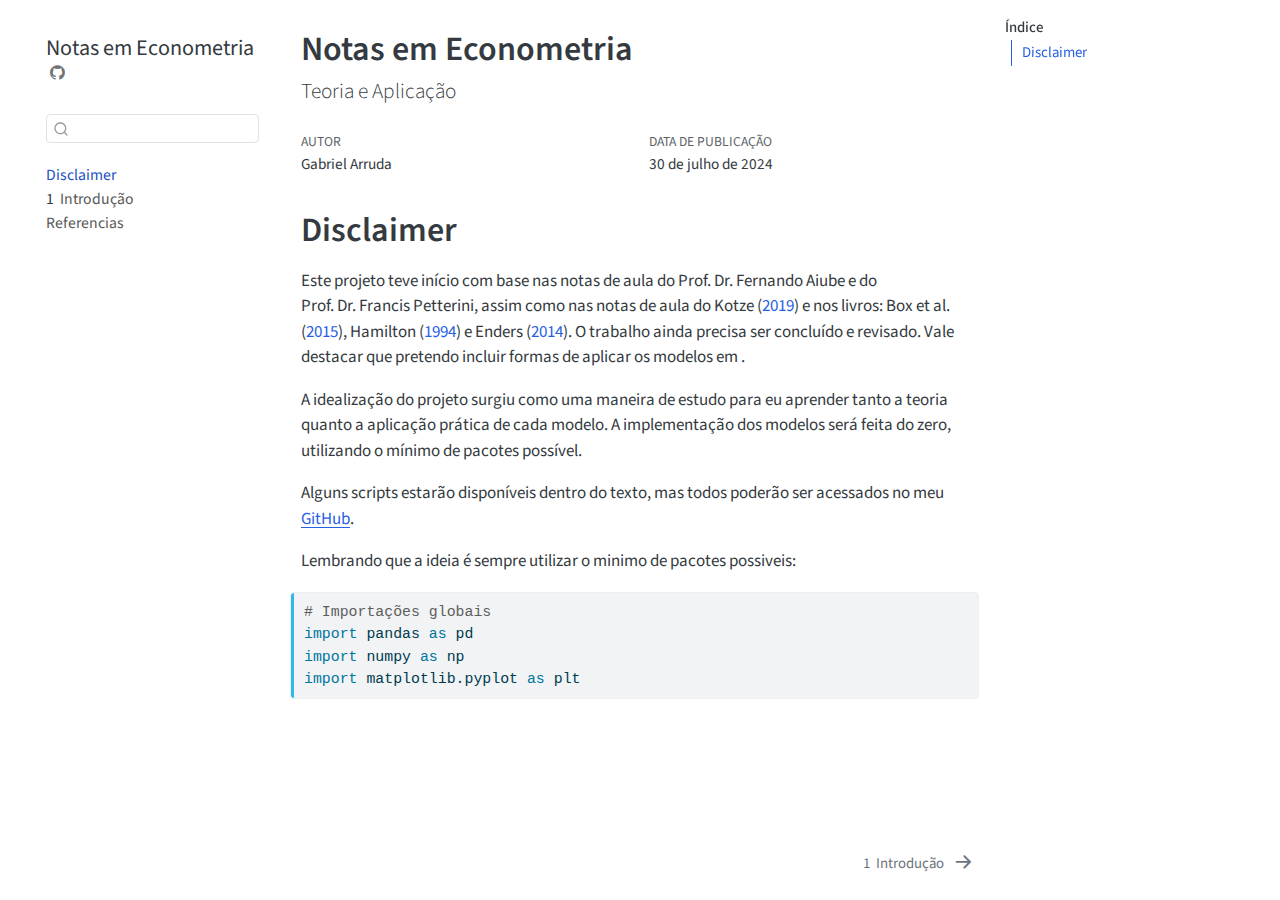
==== _book/index.html @ 6eadd2f3 "first commit" ====
<!DOCTYPE html>
<html xmlns="http://www.w3.org/1999/xhtml" lang="pt" xml:lang="pt"><head>

<meta charset="utf-8">
<meta name="generator" content="quarto-1.5.55">

<meta name="viewport" content="width=device-width, initial-scale=1.0, user-scalable=yes">

<meta name="author" content="Gabriel Arruda">

<title>Notas em Econometria</title>
<style>
code{white-space: pre-wrap;}
span.smallcaps{font-variant: small-caps;}
div.columns{display: flex; gap: min(4vw, 1.5em);}
div.column{flex: auto; overflow-x: auto;}
div.hanging-indent{margin-left: 1.5em; text-indent: -1.5em;}
ul.task-list{list-style: none;}
ul.task-list li input[type="checkbox"] {
  width: 0.8em;
  margin: 0 0.8em 0.2em -1em; /* quarto-specific, see https://github.com/quarto-dev/quarto-cli/issues/4556 */ 
  vertical-align: middle;
}
/* CSS for syntax highlighting */
pre > code.sourceCode { white-space: pre; position: relative; }
pre > code.sourceCode > span { line-height: 1.25; }
pre > code.sourceCode > span:empty { height: 1.2em; }
.sourceCode { overflow: visible; }
code.sourceCode > span { color: inherit; text-decoration: inherit; }
div.sourceCode { margin: 1em 0; }
pre.sourceCode { margin: 0; }
@media screen {
div.sourceCode { overflow: auto; }
}
@media print {
pre > code.sourceCode { white-space: pre-wrap; }
pre > code.sourceCode > span { display: inline-block; text-indent: -5em; padding-left: 5em; }
}
pre.numberSource code
  { counter-reset: source-line 0; }
pre.numberSource code > span
  { position: relative; left: -4em; counter-increment: source-line; }
pre.numberSource code > span > a:first-child::before
  { content: counter(source-line);
    position: relative; left: -1em; text-align: right; vertical-align: baseline;
    border: none; display: inline-block;
    -webkit-touch-callout: none; -webkit-user-select: none;
    -khtml-user-select: none; -moz-user-select: none;
    -ms-user-select: none; user-select: none;
    padding: 0 4px; width: 4em;
  }
pre.numberSource { margin-left: 3em;  padding-left: 4px; }
div.sourceCode
  {   }
@media screen {
pre > code.sourceCode > span > a:first-child::before { text-decoration: underline; }
}
/* CSS for citations */
div.csl-bib-body { }
div.csl-entry {
  clear: both;
  margin-bottom: 0em;
}
.hanging-indent div.csl-entry {
  margin-left:2em;
  text-indent:-2em;
}
div.csl-left-margin {
  min-width:2em;
  float:left;
}
div.csl-right-inline {
  margin-left:2em;
  padding-left:1em;
}
div.csl-indent {
  margin-left: 2em;
}</style>


<script src="site_libs/quarto-nav/quarto-nav.js"></script>
<script src="site_libs/quarto-nav/headroom.min.js"></script>
<script src="site_libs/clipboard/clipboard.min.js"></script>
<script src="site_libs/quarto-search/autocomplete.umd.js"></script>
<script src="site_libs/quarto-search/fuse.min.js"></script>
<script src="site_libs/quarto-search/quarto-search.js"></script>
<meta name="quarto:offset" content="./">
<link href="./intro.html" rel="next">
<script src="site_libs/quarto-html/quarto.js"></script>
<script src="site_libs/quarto-html/popper.min.js"></script>
<script src="site_libs/quarto-html/tippy.umd.min.js"></script>
<script src="site_libs/quarto-html/anchor.min.js"></script>
<link href="site_libs/quarto-html/tippy.css" rel="stylesheet">
<link href="site_libs/quarto-html/quarto-syntax-highlighting.css" rel="stylesheet" id="quarto-text-highlighting-styles">
<script src="site_libs/bootstrap/bootstrap.min.js"></script>
<link href="site_libs/bootstrap/bootstrap-icons.css" rel="stylesheet">
<link href="site_libs/bootstrap/bootstrap.min.css" rel="stylesheet" id="quarto-bootstrap" data-mode="light">
<script id="quarto-search-options" type="application/json">{
  "location": "sidebar",
  "copy-button": false,
  "collapse-after": 3,
  "panel-placement": "start",
  "type": "textbox",
  "limit": 50,
  "keyboard-shortcut": [
    "f",
    "/",
    "s"
  ],
  "show-item-context": false,
  "language": {
    "search-no-results-text": "Nenhum resultado",
    "search-matching-documents-text": "documentos correspondentes",
    "search-copy-link-title": "Copiar link para a busca",
    "search-hide-matches-text": "Esconder correspondências adicionais",
    "search-more-match-text": "mais correspondência neste documento",
    "search-more-matches-text": "mais correspondências neste documento",
    "search-clear-button-title": "Limpar",
    "search-text-placeholder": "",
    "search-detached-cancel-button-title": "Cancelar",
    "search-submit-button-title": "Enviar",
    "search-label": "Procurar"
  }
}</script>


<link rel="stylesheet" href="styles.css">
</head>

<body class="nav-sidebar floating">

<div id="quarto-search-results"></div>
  <header id="quarto-header" class="headroom fixed-top">
  <nav class="quarto-secondary-nav">
    <div class="container-fluid d-flex">
      <button type="button" class="quarto-btn-toggle btn" data-bs-toggle="collapse" role="button" data-bs-target=".quarto-sidebar-collapse-item" aria-controls="quarto-sidebar" aria-expanded="false" aria-label="Alternar barra lateral" onclick="if (window.quartoToggleHeadroom) { window.quartoToggleHeadroom(); }">
        <i class="bi bi-layout-text-sidebar-reverse"></i>
      </button>
        <nav class="quarto-page-breadcrumbs" aria-label="breadcrumb"><ol class="breadcrumb"><li class="breadcrumb-item"><a href="./index.html">Disclaimer</a></li></ol></nav>
        <a class="flex-grow-1" role="navigation" data-bs-toggle="collapse" data-bs-target=".quarto-sidebar-collapse-item" aria-controls="quarto-sidebar" aria-expanded="false" aria-label="Alternar barra lateral" onclick="if (window.quartoToggleHeadroom) { window.quartoToggleHeadroom(); }">      
        </a>
      <button type="button" class="btn quarto-search-button" aria-label="Procurar" onclick="window.quartoOpenSearch();">
        <i class="bi bi-search"></i>
      </button>
    </div>
  </nav>
</header>
<!-- content -->
<div id="quarto-content" class="quarto-container page-columns page-rows-contents page-layout-article">
<!-- sidebar -->
  <nav id="quarto-sidebar" class="sidebar collapse collapse-horizontal quarto-sidebar-collapse-item sidebar-navigation floating overflow-auto">
    <div class="pt-lg-2 mt-2 text-left sidebar-header">
    <div class="sidebar-title mb-0 py-0">
      <a href="./">Notas em Econometria</a> 
        <div class="sidebar-tools-main">
    <a href="https://github.com/g-arruda" title="Source Code" class="quarto-navigation-tool px-1" aria-label="Source Code"><i class="bi bi-github"></i></a>
</div>
    </div>
      </div>
        <div class="mt-2 flex-shrink-0 align-items-center">
        <div class="sidebar-search">
        <div id="quarto-search" class="" title="Procurar"></div>
        </div>
        </div>
    <div class="sidebar-menu-container"> 
    <ul class="list-unstyled mt-1">
        <li class="sidebar-item">
  <div class="sidebar-item-container"> 
  <a href="./index.html" class="sidebar-item-text sidebar-link active">
 <span class="menu-text">Disclaimer</span></a>
  </div>
</li>
        <li class="sidebar-item">
  <div class="sidebar-item-container"> 
  <a href="./intro.html" class="sidebar-item-text sidebar-link">
 <span class="menu-text"><span class="chapter-number">1</span>&nbsp; <span class="chapter-title">Introdução</span></span></a>
  </div>
</li>
        <li class="sidebar-item">
  <div class="sidebar-item-container"> 
  <a href="./references.html" class="sidebar-item-text sidebar-link">
 <span class="menu-text">Referencias</span></a>
  </div>
</li>
    </ul>
    </div>
</nav>
<div id="quarto-sidebar-glass" class="quarto-sidebar-collapse-item" data-bs-toggle="collapse" data-bs-target=".quarto-sidebar-collapse-item"></div>
<!-- margin-sidebar -->
    <div id="quarto-margin-sidebar" class="sidebar margin-sidebar">
        <nav id="TOC" role="doc-toc" class="toc-active">
    <h2 id="toc-title">Índice</h2>
   
  <ul>
  <li><a href="#disclaimer" id="toc-disclaimer" class="nav-link active" data-scroll-target="#disclaimer">Disclaimer</a></li>
  </ul>
</nav>
    </div>
<!-- main -->
<main class="content" id="quarto-document-content">

<header id="title-block-header" class="quarto-title-block default">
<div class="quarto-title">
<h1 class="title">Notas em Econometria</h1>
<p class="subtitle lead">Teoria e Aplicação</p>
</div>



<div class="quarto-title-meta">

    <div>
    <div class="quarto-title-meta-heading">Autor</div>
    <div class="quarto-title-meta-contents">
             <p>Gabriel Arruda </p>
          </div>
  </div>
    
    <div>
    <div class="quarto-title-meta-heading">Data de Publicação</div>
    <div class="quarto-title-meta-contents">
      <p class="date">30 de julho de 2024</p>
    </div>
  </div>
  
    
  </div>
  


</header>


<section id="disclaimer" class="level1 unnumbered">
<h1 class="unnumbered">Disclaimer</h1>
<p>Este projeto teve início com base nas notas de aula do Prof.&nbsp;Dr.&nbsp;Fernando Aiube e do Prof.&nbsp;Dr.&nbsp;Francis Petterini, assim como nas notas de aula do <span class="citation" data-cites="kevinkotze">Kotze (<a href="references.html#ref-kevinkotze" role="doc-biblioref">2019</a>)</span> e nos livros: <span class="citation" data-cites="box2015time">Box et al. (<a href="references.html#ref-box2015time" role="doc-biblioref">2015</a>)</span>, <span class="citation" data-cites="hamilton2020time">Hamilton (<a href="references.html#ref-hamilton2020time" role="doc-biblioref">1994</a>)</span> e <span class="citation" data-cites="enders2014applied">Enders (<a href="references.html#ref-enders2014applied" role="doc-biblioref">2014</a>)</span>. O trabalho ainda precisa ser concluído e revisado. Vale destacar que pretendo incluir formas de aplicar os modelos em .</p>
<p>A idealização do projeto surgiu como uma maneira de estudo para eu aprender tanto a teoria quanto a aplicação prática de cada modelo. A implementação dos modelos será feita do zero, utilizando o mínimo de pacotes possível.</p>
<p>Alguns scripts estarão disponíveis dentro do texto, mas todos poderão ser acessados no meu <a href="https://github.com/g-arruda">GitHub</a>.</p>
<p>Lembrando que a ideia é sempre utilizar o minimo de pacotes possiveis:</p>
<div id="f257dbef" class="cell" data-execution_count="1">
<div class="sourceCode cell-code" id="cb1"><pre class="sourceCode python code-with-copy"><code class="sourceCode python"><span id="cb1-1"><a href="#cb1-1" aria-hidden="true" tabindex="-1"></a><span class="co"># Importações globais</span></span>
<span id="cb1-2"><a href="#cb1-2" aria-hidden="true" tabindex="-1"></a><span class="im">import</span> pandas <span class="im">as</span> pd</span>
<span id="cb1-3"><a href="#cb1-3" aria-hidden="true" tabindex="-1"></a><span class="im">import</span> numpy <span class="im">as</span> np</span>
<span id="cb1-4"><a href="#cb1-4" aria-hidden="true" tabindex="-1"></a><span class="im">import</span> matplotlib.pyplot <span class="im">as</span> plt</span></code><button title="Copiar para a área de transferência" class="code-copy-button"><i class="bi"></i></button></pre></div>
</div>


<div id="refs" class="references csl-bib-body hanging-indent" data-entry-spacing="0" role="list" style="display: none">
<div id="ref-box2015time" class="csl-entry" role="listitem">
Box, George EP, Gwilym M Jenkins, Gregory C Reinsel, e Greta M Ljung. 2015. <em>Time series analysis: forecasting and control</em>. John Wiley &amp; Sons.
</div>
<div id="ref-enders2014applied" class="csl-entry" role="listitem">
Enders, W. 2014. <em>Applied Econometric Times Series</em>. Wiley Series em Probability e Statistics. Wiley. <a href="https://books.google.com.br/books?id=lmr9oQEACAAJ">https://books.google.com.br/books?id=lmr9oQEACAAJ</a>.
</div>
<div id="ref-hamilton2020time" class="csl-entry" role="listitem">
Hamilton, James Douglas. 1994. <em>Time series analysis</em>. Princeton university press.
</div>
<div id="ref-kevinkotze" class="csl-entry" role="listitem">
Kotze, Kevin. 2019. <span>«Time Series Analusis»</span>. 2019. <a href="https://www.economodel.com/time-series-analysis-2019">https://www.economodel.com/time-series-analysis-2019</a>.
</div>
</div>
</section>

</main> <!-- /main -->
<script id="quarto-html-after-body" type="application/javascript">
window.document.addEventListener("DOMContentLoaded", function (event) {
  const toggleBodyColorMode = (bsSheetEl) => {
    const mode = bsSheetEl.getAttribute("data-mode");
    const bodyEl = window.document.querySelector("body");
    if (mode === "dark") {
      bodyEl.classList.add("quarto-dark");
      bodyEl.classList.remove("quarto-light");
    } else {
      bodyEl.classList.add("quarto-light");
      bodyEl.classList.remove("quarto-dark");
    }
  }
  const toggleBodyColorPrimary = () => {
    const bsSheetEl = window.document.querySelector("link#quarto-bootstrap");
    if (bsSheetEl) {
      toggleBodyColorMode(bsSheetEl);
    }
  }
  toggleBodyColorPrimary();  
  const icon = "";
  const anchorJS = new window.AnchorJS();
  anchorJS.options = {
    placement: 'right',
    icon: icon
  };
  anchorJS.add('.anchored');
  const isCodeAnnotation = (el) => {
    for (const clz of el.classList) {
      if (clz.startsWith('code-annotation-')) {                     
        return true;
      }
    }
    return false;
  }
  const onCopySuccess = function(e) {
    // button target
    const button = e.trigger;
    // don't keep focus
    button.blur();
    // flash "checked"
    button.classList.add('code-copy-button-checked');
    var currentTitle = button.getAttribute("title");
    button.setAttribute("title", "Copiada");
    let tooltip;
    if (window.bootstrap) {
      button.setAttribute("data-bs-toggle", "tooltip");
      button.setAttribute("data-bs-placement", "left");
      button.setAttribute("data-bs-title", "Copiada");
      tooltip = new bootstrap.Tooltip(button, 
        { trigger: "manual", 
          customClass: "code-copy-button-tooltip",
          offset: [0, -8]});
      tooltip.show();    
    }
    setTimeout(function() {
      if (tooltip) {
        tooltip.hide();
        button.removeAttribute("data-bs-title");
        button.removeAttribute("data-bs-toggle");
        button.removeAttribute("data-bs-placement");
      }
      button.setAttribute("title", currentTitle);
      button.classList.remove('code-copy-button-checked');
    }, 1000);
    // clear code selection
    e.clearSelection();
  }
  const getTextToCopy = function(trigger) {
      const codeEl = trigger.previousElementSibling.cloneNode(true);
      for (const childEl of codeEl.children) {
        if (isCodeAnnotation(childEl)) {
          childEl.remove();
        }
      }
      return codeEl.innerText;
  }
  const clipboard = new window.ClipboardJS('.code-copy-button:not([data-in-quarto-modal])', {
    text: getTextToCopy
  });
  clipboard.on('success', onCopySuccess);
  if (window.document.getElementById('quarto-embedded-source-code-modal')) {
    // For code content inside modals, clipBoardJS needs to be initialized with a container option
    // TODO: Check when it could be a function (https://github.com/zenorocha/clipboard.js/issues/860)
    const clipboardModal = new window.ClipboardJS('.code-copy-button[data-in-quarto-modal]', {
      text: getTextToCopy,
      container: window.document.getElementById('quarto-embedded-source-code-modal')
    });
    clipboardModal.on('success', onCopySuccess);
  }
    var localhostRegex = new RegExp(/^(?:http|https):\/\/localhost\:?[0-9]*\//);
    var mailtoRegex = new RegExp(/^mailto:/);
      var filterRegex = new RegExp('/' + window.location.host + '/');
    var isInternal = (href) => {
        return filterRegex.test(href) || localhostRegex.test(href) || mailtoRegex.test(href);
    }
    // Inspect non-navigation links and adorn them if external
 	var links = window.document.querySelectorAll('a[href]:not(.nav-link):not(.navbar-brand):not(.toc-action):not(.sidebar-link):not(.sidebar-item-toggle):not(.pagination-link):not(.no-external):not([aria-hidden]):not(.dropdown-item):not(.quarto-navigation-tool):not(.about-link)');
    for (var i=0; i<links.length; i++) {
      const link = links[i];
      if (!isInternal(link.href)) {
        // undo the damage that might have been done by quarto-nav.js in the case of
        // links that we want to consider external
        if (link.dataset.originalHref !== undefined) {
          link.href = link.dataset.originalHref;
        }
      }
    }
  function tippyHover(el, contentFn, onTriggerFn, onUntriggerFn) {
    const config = {
      allowHTML: true,
      maxWidth: 500,
      delay: 100,
      arrow: false,
      appendTo: function(el) {
          return el.parentElement;
      },
      interactive: true,
      interactiveBorder: 10,
      theme: 'quarto',
      placement: 'bottom-start',
    };
    if (contentFn) {
      config.content = contentFn;
    }
    if (onTriggerFn) {
      config.onTrigger = onTriggerFn;
    }
    if (onUntriggerFn) {
      config.onUntrigger = onUntriggerFn;
    }
    window.tippy(el, config); 
  }
  const noterefs = window.document.querySelectorAll('a[role="doc-noteref"]');
  for (var i=0; i<noterefs.length; i++) {
    const ref = noterefs[i];
    tippyHover(ref, function() {
      // use id or data attribute instead here
      let href = ref.getAttribute('data-footnote-href') || ref.getAttribute('href');
      try { href = new URL(href).hash; } catch {}
      const id = href.replace(/^#\/?/, "");
      const note = window.document.getElementById(id);
      if (note) {
        return note.innerHTML;
      } else {
        return "";
      }
    });
  }
  const xrefs = window.document.querySelectorAll('a.quarto-xref');
  const processXRef = (id, note) => {
    // Strip column container classes
    const stripColumnClz = (el) => {
      el.classList.remove("page-full", "page-columns");
      if (el.children) {
        for (const child of el.children) {
          stripColumnClz(child);
        }
      }
    }
    stripColumnClz(note)
    if (id === null || id.startsWith('sec-')) {
      // Special case sections, only their first couple elements
      const container = document.createElement("div");
      if (note.children && note.children.length > 2) {
        container.appendChild(note.children[0].cloneNode(true));
        for (let i = 1; i < note.children.length; i++) {
          const child = note.children[i];
          if (child.tagName === "P" && child.innerText === "") {
            continue;
          } else {
            container.appendChild(child.cloneNode(true));
            break;
          }
        }
        if (window.Quarto?.typesetMath) {
          window.Quarto.typesetMath(container);
        }
        return container.innerHTML
      } else {
        if (window.Quarto?.typesetMath) {
          window.Quarto.typesetMath(note);
        }
        return note.innerHTML;
      }
    } else {
      // Remove any anchor links if they are present
      const anchorLink = note.querySelector('a.anchorjs-link');
      if (anchorLink) {
        anchorLink.remove();
      }
      if (window.Quarto?.typesetMath) {
        window.Quarto.typesetMath(note);
      }
      // TODO in 1.5, we should make sure this works without a callout special case
      if (note.classList.contains("callout")) {
        return note.outerHTML;
      } else {
        return note.innerHTML;
      }
    }
  }
  for (var i=0; i<xrefs.length; i++) {
    const xref = xrefs[i];
    tippyHover(xref, undefined, function(instance) {
      instance.disable();
      let url = xref.getAttribute('href');
      let hash = undefined; 
      if (url.startsWith('#')) {
        hash = url;
      } else {
        try { hash = new URL(url).hash; } catch {}
      }
      if (hash) {
        const id = hash.replace(/^#\/?/, "");
        const note = window.document.getElementById(id);
        if (note !== null) {
          try {
            const html = processXRef(id, note.cloneNode(true));
            instance.setContent(html);
          } finally {
            instance.enable();
            instance.show();
          }
        } else {
          // See if we can fetch this
          fetch(url.split('#')[0])
          .then(res => res.text())
          .then(html => {
            const parser = new DOMParser();
            const htmlDoc = parser.parseFromString(html, "text/html");
            const note = htmlDoc.getElementById(id);
            if (note !== null) {
              const html = processXRef(id, note);
              instance.setContent(html);
            } 
          }).finally(() => {
            instance.enable();
            instance.show();
          });
        }
      } else {
        // See if we can fetch a full url (with no hash to target)
        // This is a special case and we should probably do some content thinning / targeting
        fetch(url)
        .then(res => res.text())
        .then(html => {
          const parser = new DOMParser();
          const htmlDoc = parser.parseFromString(html, "text/html");
          const note = htmlDoc.querySelector('main.content');
          if (note !== null) {
            // This should only happen for chapter cross references
            // (since there is no id in the URL)
            // remove the first header
            if (note.children.length > 0 && note.children[0].tagName === "HEADER") {
              note.children[0].remove();
            }
            const html = processXRef(null, note);
            instance.setContent(html);
          } 
        }).finally(() => {
          instance.enable();
          instance.show();
        });
      }
    }, function(instance) {
    });
  }
      let selectedAnnoteEl;
      const selectorForAnnotation = ( cell, annotation) => {
        let cellAttr = 'data-code-cell="' + cell + '"';
        let lineAttr = 'data-code-annotation="' +  annotation + '"';
        const selector = 'span[' + cellAttr + '][' + lineAttr + ']';
        return selector;
      }
      const selectCodeLines = (annoteEl) => {
        const doc = window.document;
        const targetCell = annoteEl.getAttribute("data-target-cell");
        const targetAnnotation = annoteEl.getAttribute("data-target-annotation");
        const annoteSpan = window.document.querySelector(selectorForAnnotation(targetCell, targetAnnotation));
        const lines = annoteSpan.getAttribute("data-code-lines").split(",");
        const lineIds = lines.map((line) => {
          return targetCell + "-" + line;
        })
        let top = null;
        let height = null;
        let parent = null;
        if (lineIds.length > 0) {
            //compute the position of the single el (top and bottom and make a div)
            const el = window.document.getElementById(lineIds[0]);
            top = el.offsetTop;
            height = el.offsetHeight;
            parent = el.parentElement.parentElement;
          if (lineIds.length > 1) {
            const lastEl = window.document.getElementById(lineIds[lineIds.length - 1]);
            const bottom = lastEl.offsetTop + lastEl.offsetHeight;
            height = bottom - top;
          }
          if (top !== null && height !== null && parent !== null) {
            // cook up a div (if necessary) and position it 
            let div = window.document.getElementById("code-annotation-line-highlight");
            if (div === null) {
              div = window.document.createElement("div");
              div.setAttribute("id", "code-annotation-line-highlight");
              div.style.position = 'absolute';
              parent.appendChild(div);
            }
            div.style.top = top - 2 + "px";
            div.style.height = height + 4 + "px";
            div.style.left = 0;
            let gutterDiv = window.document.getElementById("code-annotation-line-highlight-gutter");
            if (gutterDiv === null) {
              gutterDiv = window.document.createElement("div");
              gutterDiv.setAttribute("id", "code-annotation-line-highlight-gutter");
              gutterDiv.style.position = 'absolute';
              const codeCell = window.document.getElementById(targetCell);
              const gutter = codeCell.querySelector('.code-annotation-gutter');
              gutter.appendChild(gutterDiv);
            }
            gutterDiv.style.top = top - 2 + "px";
            gutterDiv.style.height = height + 4 + "px";
          }
          selectedAnnoteEl = annoteEl;
        }
      };
      const unselectCodeLines = () => {
        const elementsIds = ["code-annotation-line-highlight", "code-annotation-line-highlight-gutter"];
        elementsIds.forEach((elId) => {
          const div = window.document.getElementById(elId);
          if (div) {
            div.remove();
          }
        });
        selectedAnnoteEl = undefined;
      };
        // Handle positioning of the toggle
    window.addEventListener(
      "resize",
      throttle(() => {
        elRect = undefined;
        if (selectedAnnoteEl) {
          selectCodeLines(selectedAnnoteEl);
        }
      }, 10)
    );
    function throttle(fn, ms) {
    let throttle = false;
    let timer;
      return (...args) => {
        if(!throttle) { // first call gets through
            fn.apply(this, args);
            throttle = true;
        } else { // all the others get throttled
            if(timer) clearTimeout(timer); // cancel #2
            timer = setTimeout(() => {
              fn.apply(this, args);
              timer = throttle = false;
            }, ms);
        }
      };
    }
      // Attach click handler to the DT
      const annoteDls = window.document.querySelectorAll('dt[data-target-cell]');
      for (const annoteDlNode of annoteDls) {
        annoteDlNode.addEventListener('click', (event) => {
          const clickedEl = event.target;
          if (clickedEl !== selectedAnnoteEl) {
            unselectCodeLines();
            const activeEl = window.document.querySelector('dt[data-target-cell].code-annotation-active');
            if (activeEl) {
              activeEl.classList.remove('code-annotation-active');
            }
            selectCodeLines(clickedEl);
            clickedEl.classList.add('code-annotation-active');
          } else {
            // Unselect the line
            unselectCodeLines();
            clickedEl.classList.remove('code-annotation-active');
          }
        });
      }
  const findCites = (el) => {
    const parentEl = el.parentElement;
    if (parentEl) {
      const cites = parentEl.dataset.cites;
      if (cites) {
        return {
          el,
          cites: cites.split(' ')
        };
      } else {
        return findCites(el.parentElement)
      }
    } else {
      return undefined;
    }
  };
  var bibliorefs = window.document.querySelectorAll('a[role="doc-biblioref"]');
  for (var i=0; i<bibliorefs.length; i++) {
    const ref = bibliorefs[i];
    const citeInfo = findCites(ref);
    if (citeInfo) {
      tippyHover(citeInfo.el, function() {
        var popup = window.document.createElement('div');
        citeInfo.cites.forEach(function(cite) {
          var citeDiv = window.document.createElement('div');
          citeDiv.classList.add('hanging-indent');
          citeDiv.classList.add('csl-entry');
          var biblioDiv = window.document.getElementById('ref-' + cite);
          if (biblioDiv) {
            citeDiv.innerHTML = biblioDiv.innerHTML;
          }
          popup.appendChild(citeDiv);
        });
        return popup.innerHTML;
      });
    }
  }
});
</script>
<nav class="page-navigation">
  <div class="nav-page nav-page-previous">
  </div>
  <div class="nav-page nav-page-next">
      <a href="./intro.html" class="pagination-link" aria-label="Introdução">
        <span class="nav-page-text"><span class="chapter-number">1</span>&nbsp; <span class="chapter-title">Introdução</span></span> <i class="bi bi-arrow-right-short"></i>
      </a>
  </div>
</nav>
</div> <!-- /content -->




</body></html>
---- _book/site_libs/quarto-html/tippy.css ----
.tippy-box[data-animation=fade][data-state=hidden]{opacity:0}[data-tippy-root]{max-width:calc(100vw - 10px)}.tippy-box{position:relative;background-color:#333;color:#fff;border-radius:4px;font-size:14px;line-height:1.4;white-space:normal;outline:0;transition-property:transform,visibility,opacity}.tippy-box[data-placement^=top]>.tippy-arrow{bottom:0}.tippy-box[data-placement^=top]>.tippy-arrow:before{bottom:-7px;left:0;border-width:8px 8px 0;border-top-color:initial;transform-origin:center top}.tippy-box[data-placement^=bottom]>.tippy-arrow{top:0}.tippy-box[data-placement^=bottom]>.tippy-arrow:before{top:-7px;left:0;border-width:0 8px 8px;border-bottom-color:initial;transform-origin:center bottom}.tippy-box[data-placement^=left]>.tippy-arrow{right:0}.tippy-box[data-placement^=left]>.tippy-arrow:before{border-width:8px 0 8px 8px;border-left-color:initial;right:-7px;transform-origin:center left}.tippy-box[data-placement^=right]>.tippy-arrow{left:0}.tippy-box[data-placement^=right]>.tippy-arrow:before{left:-7px;border-width:8px 8px 8px 0;border-right-color:initial;transform-origin:center right}.tippy-box[data-inertia][data-state=visible]{transition-timing-function:cubic-bezier(.54,1.5,.38,1.11)}.tippy-arrow{width:16px;height:16px;color:#333}.tippy-arrow:before{content:"";position:absolute;border-color:transparent;border-style:solid}.tippy-content{position:relative;padding:5px 9px;z-index:1}
---- _book/site_libs/quarto-html/quarto-syntax-highlighting.css ----
/* quarto syntax highlight colors */
:root {
  --quarto-hl-ot-color: #003B4F;
  --quarto-hl-at-color: #657422;
  --quarto-hl-ss-color: #20794D;
  --quarto-hl-an-color: #5E5E5E;
  --quarto-hl-fu-color: #4758AB;
  --quarto-hl-st-color: #20794D;
  --quarto-hl-cf-color: #003B4F;
  --quarto-hl-op-color: #5E5E5E;
  --quarto-hl-er-color: #AD0000;
  --quarto-hl-bn-color: #AD0000;
  --quarto-hl-al-color: #AD0000;
  --quarto-hl-va-color: #111111;
  --quarto-hl-bu-color: inherit;
  --quarto-hl-ex-color: inherit;
  --quarto-hl-pp-color: #AD0000;
  --quarto-hl-in-color: #5E5E5E;
  --quarto-hl-vs-color: #20794D;
  --quarto-hl-wa-color: #5E5E5E;
  --quarto-hl-do-color: #5E5E5E;
  --quarto-hl-im-color: #00769E;
  --quarto-hl-ch-color: #20794D;
  --quarto-hl-dt-color: #AD0000;
  --quarto-hl-fl-color: #AD0000;
  --quarto-hl-co-color: #5E5E5E;
  --quarto-hl-cv-color: #5E5E5E;
  --quarto-hl-cn-color: #8f5902;
  --quarto-hl-sc-color: #5E5E5E;
  --quarto-hl-dv-color: #AD0000;
  --quarto-hl-kw-color: #003B4F;
}

/* other quarto variables */
:root {
  --quarto-font-monospace: SFMono-Regular, Menlo, Monaco, Consolas, "Liberation Mono", "Courier New", monospace;
}

pre > code.sourceCode > span {
  color: #003B4F;
}

code span {
  color: #003B4F;
}

code.sourceCode > span {
  color: #003B4F;
}

div.sourceCode,
div.sourceCode pre.sourceCode {
  color: #003B4F;
}

code span.ot {
  color: #003B4F;
  font-style: inherit;
}

code span.at {
  color: #657422;
  font-style: inherit;
}

code span.ss {
  color: #20794D;
  font-style: inherit;
}

code span.an {
  color: #5E5E5E;
  font-style: inherit;
}

code span.fu {
  color: #4758AB;
  font-style: inherit;
}

code span.st {
  color: #20794D;
  font-style: inherit;
}

code span.cf {
  color: #003B4F;
  font-weight: bold;
  font-style: inherit;
}

code span.op {
  color: #5E5E5E;
  font-style: inherit;
}

code span.er {
  color: #AD0000;
  font-style: inherit;
}

code span.bn {
  color: #AD0000;
  font-style: inherit;
}

code span.al {
  color: #AD0000;
  font-style: inherit;
}

code span.va {
  color: #111111;
  font-style: inherit;
}

code span.bu {
  font-style: inherit;
}

code span.ex {
  font-style: inherit;
}

code span.pp {
  color: #AD0000;
  font-style: inherit;
}

code span.in {
  color: #5E5E5E;
  font-style: inherit;
}

code span.vs {
  color: #20794D;
  font-style: inherit;
}

code span.wa {
  color: #5E5E5E;
  font-style: italic;
}

code span.do {
  color: #5E5E5E;
  font-style: italic;
}

code span.im {
  color: #00769E;
  font-style: inherit;
}

code span.ch {
  color: #20794D;
  font-style: inherit;
}

code span.dt {
  color: #AD0000;
  font-style: inherit;
}

code span.fl {
  color: #AD0000;
  font-style: inherit;
}

code span.co {
  color: #5E5E5E;
  font-style: inherit;
}

code span.cv {
  color: #5E5E5E;
  font-style: italic;
}

code span.cn {
  color: #8f5902;
  font-style: inherit;
}

code span.sc {
  color: #5E5E5E;
  font-style: inherit;
}

code span.dv {
  color: #AD0000;
  font-style: inherit;
}

code span.kw {
  color: #003B4F;
  font-weight: bold;
  font-style: inherit;
}

.prevent-inlining {
  content: "</";
}

/*# sourceMappingURL=debc5d5d77c3f9108843748ff7464032.css.map */
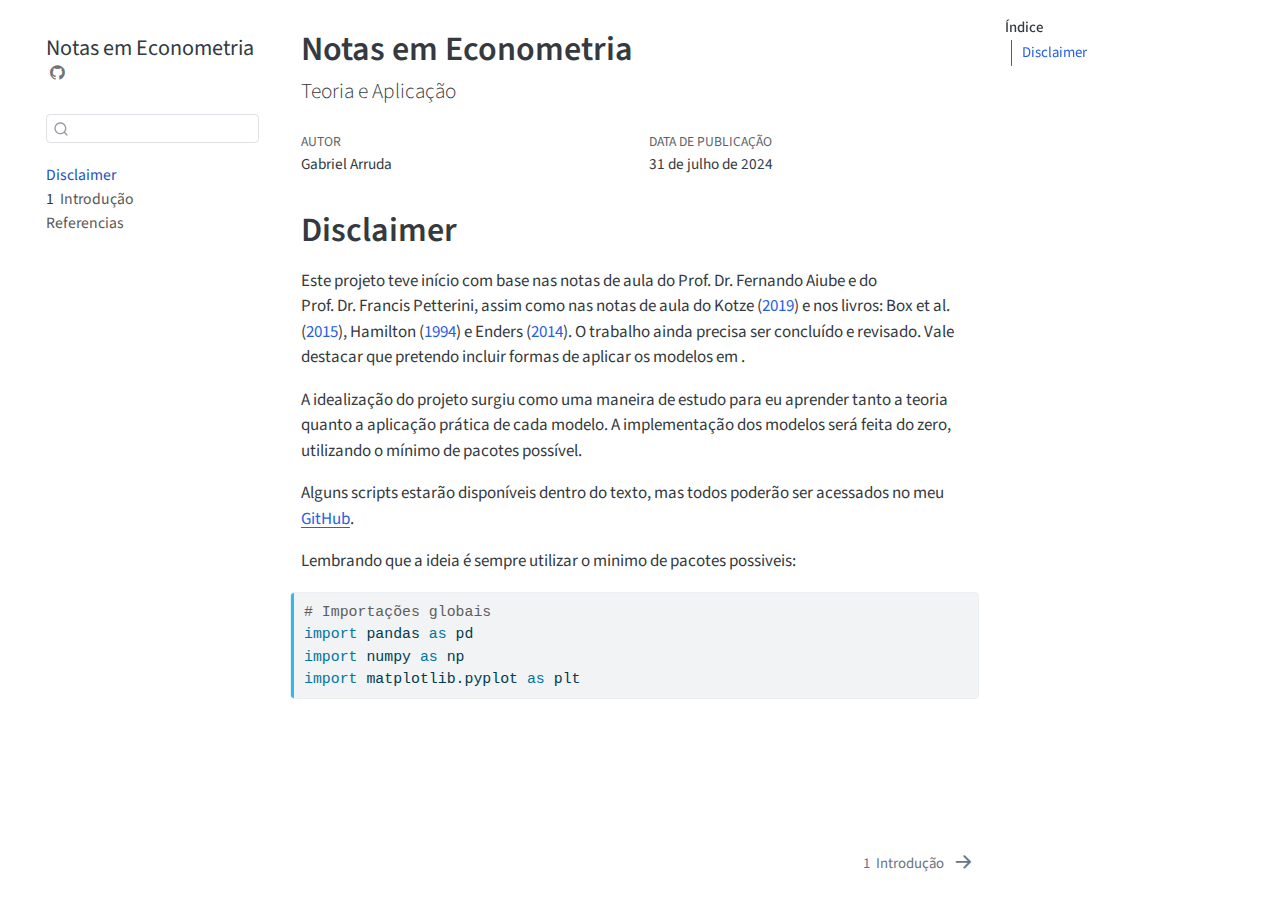
==== commit 2cf348e8: "Initial commit" ====
--- a/_book/index.html
+++ b/_book/index.html
@@ -219,7 +219,7 @@
     <div>
     <div class="quarto-title-meta-heading">Data de Publicação</div>
     <div class="quarto-title-meta-contents">
-      <p class="date">30 de julho de 2024</p>
+      <p class="date">31 de julho de 2024</p>
     </div>
   </div>
   
@@ -237,7 +237,7 @@
 <p>A idealização do projeto surgiu como uma maneira de estudo para eu aprender tanto a teoria quanto a aplicação prática de cada modelo. A implementação dos modelos será feita do zero, utilizando o mínimo de pacotes possível.</p>
 <p>Alguns scripts estarão disponíveis dentro do texto, mas todos poderão ser acessados no meu <a href="https://github.com/g-arruda">GitHub</a>.</p>
 <p>Lembrando que a ideia é sempre utilizar o minimo de pacotes possiveis:</p>
-<div id="f257dbef" class="cell" data-execution_count="1">
+<div id="5802bccb" class="cell" data-execution_count="1">
 <div class="sourceCode cell-code" id="cb1"><pre class="sourceCode python code-with-copy"><code class="sourceCode python"><span id="cb1-1"><a href="#cb1-1" aria-hidden="true" tabindex="-1"></a><span class="co"># Importações globais</span></span>
 <span id="cb1-2"><a href="#cb1-2" aria-hidden="true" tabindex="-1"></a><span class="im">import</span> pandas <span class="im">as</span> pd</span>
 <span id="cb1-3"><a href="#cb1-3" aria-hidden="true" tabindex="-1"></a><span class="im">import</span> numpy <span class="im">as</span> np</span>
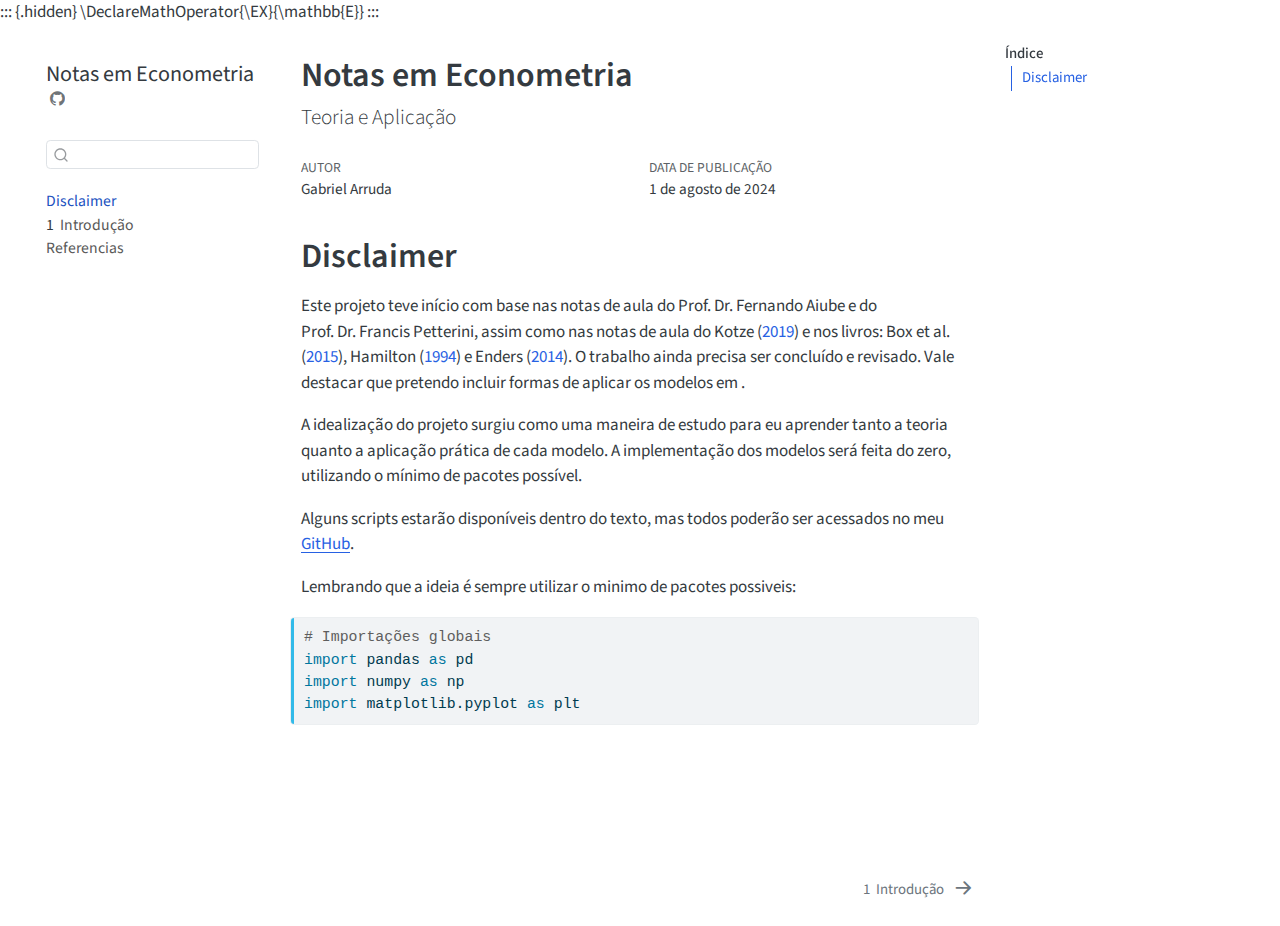
==== commit 5362414c: "add intro-series de tempo" ====
--- a/_book/index.html
+++ b/_book/index.html
@@ -122,12 +122,15 @@
     "search-label": "Procurar"
   }
 }</script>
+</head><body class="nav-sidebar floating">::: {.hidden}
+\DeclareMathOperator{\EX}{\mathbb{E}}
+:::
 
 
 <link rel="stylesheet" href="styles.css">
-</head>
-
-<body class="nav-sidebar floating">
+
+
+
 
 <div id="quarto-search-results"></div>
   <header id="quarto-header" class="headroom fixed-top">
@@ -219,7 +222,7 @@
     <div>
     <div class="quarto-title-meta-heading">Data de Publicação</div>
     <div class="quarto-title-meta-contents">
-      <p class="date">31 de julho de 2024</p>
+      <p class="date">1 de agosto de 2024</p>
     </div>
   </div>
   
@@ -237,7 +240,7 @@
 <p>A idealização do projeto surgiu como uma maneira de estudo para eu aprender tanto a teoria quanto a aplicação prática de cada modelo. A implementação dos modelos será feita do zero, utilizando o mínimo de pacotes possível.</p>
 <p>Alguns scripts estarão disponíveis dentro do texto, mas todos poderão ser acessados no meu <a href="https://github.com/g-arruda">GitHub</a>.</p>
 <p>Lembrando que a ideia é sempre utilizar o minimo de pacotes possiveis:</p>
-<div id="5802bccb" class="cell" data-execution_count="1">
+<div id="3eb95fe3" class="cell" data-execution_count="1">
 <div class="sourceCode cell-code" id="cb1"><pre class="sourceCode python code-with-copy"><code class="sourceCode python"><span id="cb1-1"><a href="#cb1-1" aria-hidden="true" tabindex="-1"></a><span class="co"># Importações globais</span></span>
 <span id="cb1-2"><a href="#cb1-2" aria-hidden="true" tabindex="-1"></a><span class="im">import</span> pandas <span class="im">as</span> pd</span>
 <span id="cb1-3"><a href="#cb1-3" aria-hidden="true" tabindex="-1"></a><span class="im">import</span> numpy <span class="im">as</span> np</span>
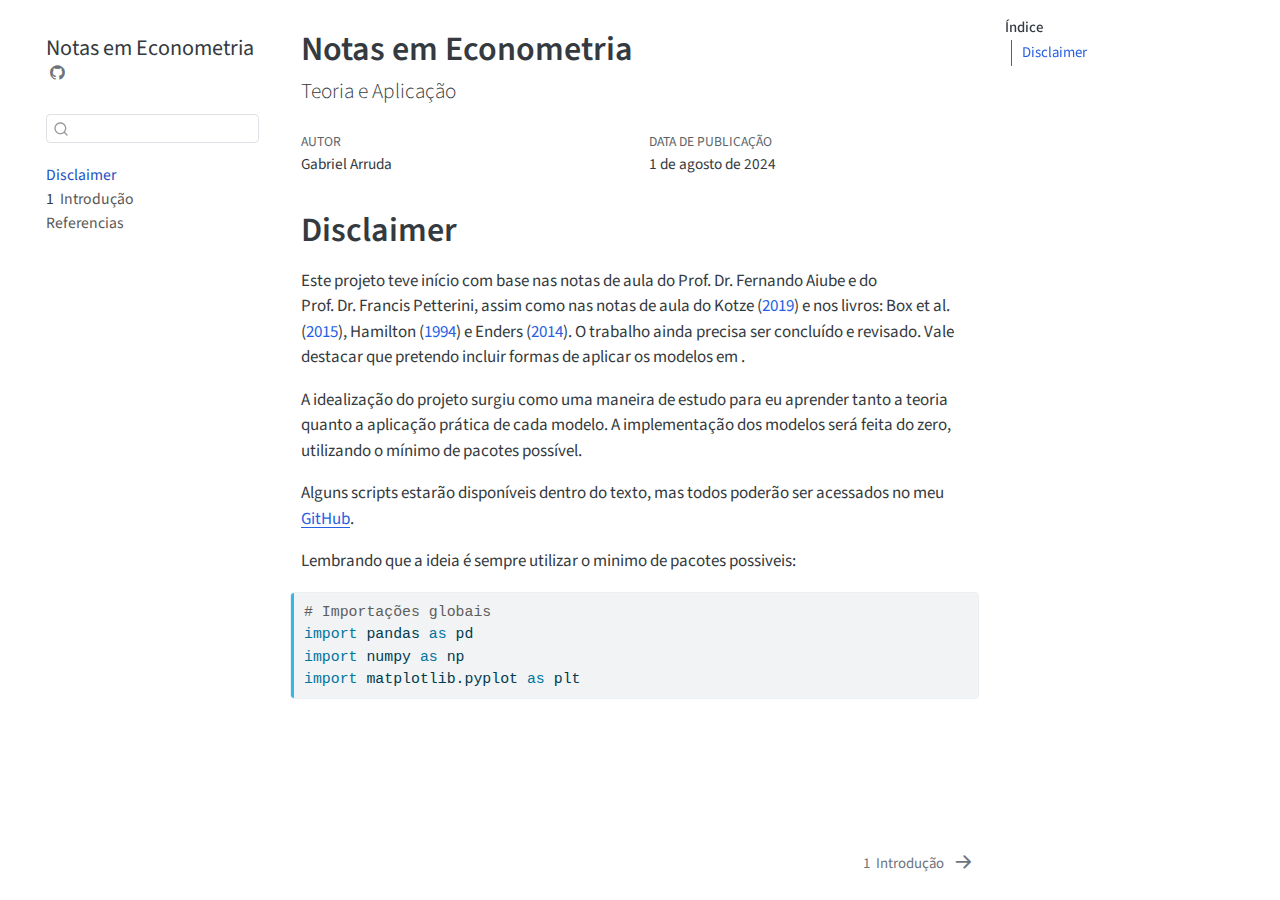
==== commit 76467801: "update publish" ====
--- a/_book/index.html
+++ b/_book/index.html
@@ -122,15 +122,12 @@
     "search-label": "Procurar"
   }
 }</script>
-</head><body class="nav-sidebar floating">::: {.hidden}
-\DeclareMathOperator{\EX}{\mathbb{E}}
-:::
 
 
 <link rel="stylesheet" href="styles.css">
-
-
-
+</head>
+
+<body class="nav-sidebar floating">
 
 <div id="quarto-search-results"></div>
   <header id="quarto-header" class="headroom fixed-top">
@@ -240,7 +237,7 @@
 <p>A idealização do projeto surgiu como uma maneira de estudo para eu aprender tanto a teoria quanto a aplicação prática de cada modelo. A implementação dos modelos será feita do zero, utilizando o mínimo de pacotes possível.</p>
 <p>Alguns scripts estarão disponíveis dentro do texto, mas todos poderão ser acessados no meu <a href="https://github.com/g-arruda">GitHub</a>.</p>
 <p>Lembrando que a ideia é sempre utilizar o minimo de pacotes possiveis:</p>
-<div id="3eb95fe3" class="cell" data-execution_count="1">
+<div id="bb81f2e7" class="cell" data-execution_count="1">
 <div class="sourceCode cell-code" id="cb1"><pre class="sourceCode python code-with-copy"><code class="sourceCode python"><span id="cb1-1"><a href="#cb1-1" aria-hidden="true" tabindex="-1"></a><span class="co"># Importações globais</span></span>
 <span id="cb1-2"><a href="#cb1-2" aria-hidden="true" tabindex="-1"></a><span class="im">import</span> pandas <span class="im">as</span> pd</span>
 <span id="cb1-3"><a href="#cb1-3" aria-hidden="true" tabindex="-1"></a><span class="im">import</span> numpy <span class="im">as</span> np</span>
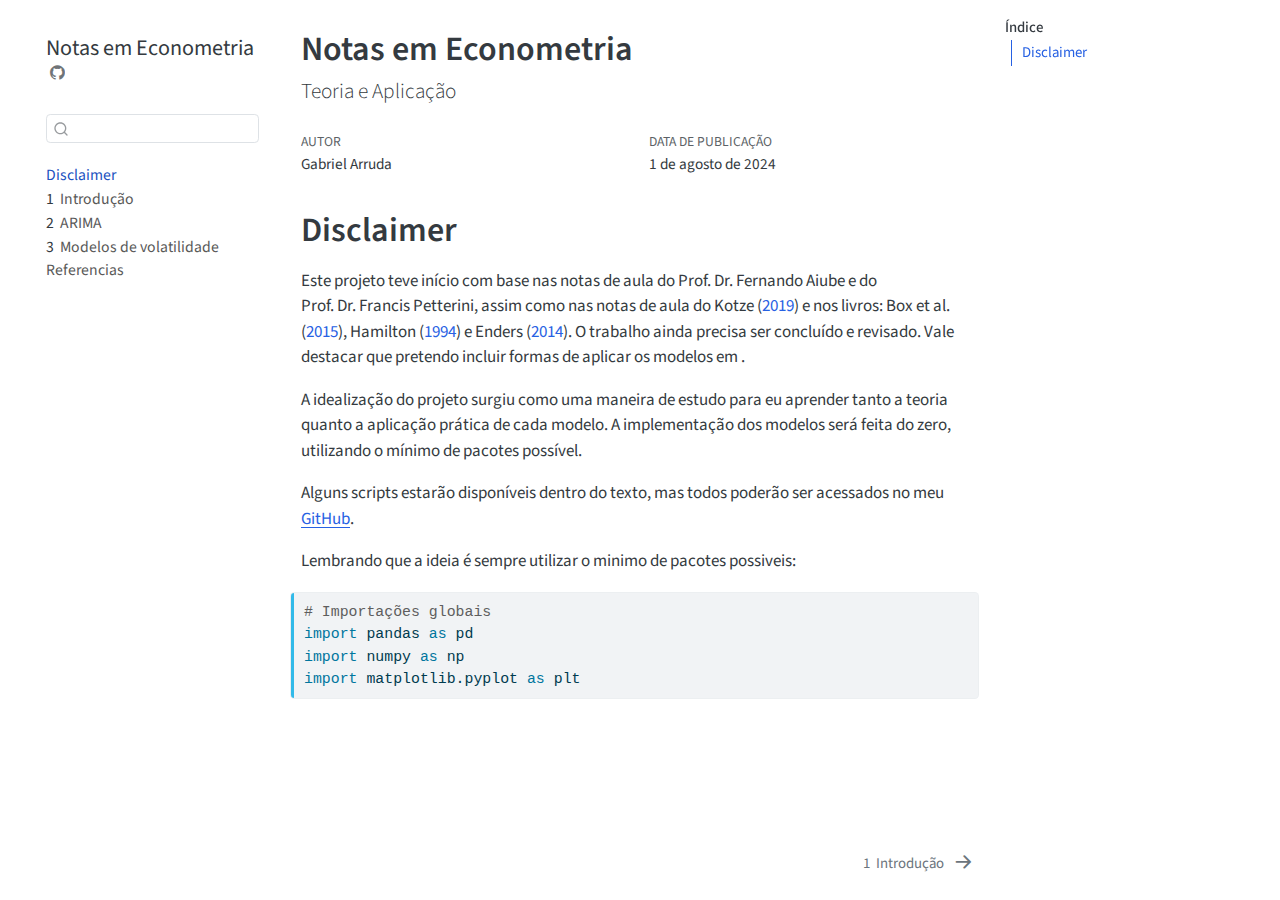
==== commit 6ac9892a: "update: publish - cap 2 and cap 3" ====
--- a/_book/index.html
+++ b/_book/index.html
@@ -178,6 +178,18 @@
 </li>
         <li class="sidebar-item">
   <div class="sidebar-item-container"> 
+  <a href="./cap-arima.html" class="sidebar-item-text sidebar-link">
+ <span class="menu-text"><span class="chapter-number">2</span>&nbsp; <span class="chapter-title">ARIMA</span></span></a>
+  </div>
+</li>
+        <li class="sidebar-item">
+  <div class="sidebar-item-container"> 
+  <a href="./cap-vol.html" class="sidebar-item-text sidebar-link">
+ <span class="menu-text"><span class="chapter-number">3</span>&nbsp; <span class="chapter-title">Modelos de volatilidade</span></span></a>
+  </div>
+</li>
+        <li class="sidebar-item">
+  <div class="sidebar-item-container"> 
   <a href="./references.html" class="sidebar-item-text sidebar-link">
  <span class="menu-text">Referencias</span></a>
   </div>
@@ -237,7 +249,7 @@
 <p>A idealização do projeto surgiu como uma maneira de estudo para eu aprender tanto a teoria quanto a aplicação prática de cada modelo. A implementação dos modelos será feita do zero, utilizando o mínimo de pacotes possível.</p>
 <p>Alguns scripts estarão disponíveis dentro do texto, mas todos poderão ser acessados no meu <a href="https://github.com/g-arruda">GitHub</a>.</p>
 <p>Lembrando que a ideia é sempre utilizar o minimo de pacotes possiveis:</p>
-<div id="bb81f2e7" class="cell" data-execution_count="1">
+<div id="4bbe039f" class="cell" data-execution_count="1">
 <div class="sourceCode cell-code" id="cb1"><pre class="sourceCode python code-with-copy"><code class="sourceCode python"><span id="cb1-1"><a href="#cb1-1" aria-hidden="true" tabindex="-1"></a><span class="co"># Importações globais</span></span>
 <span id="cb1-2"><a href="#cb1-2" aria-hidden="true" tabindex="-1"></a><span class="im">import</span> pandas <span class="im">as</span> pd</span>
 <span id="cb1-3"><a href="#cb1-3" aria-hidden="true" tabindex="-1"></a><span class="im">import</span> numpy <span class="im">as</span> np</span>
